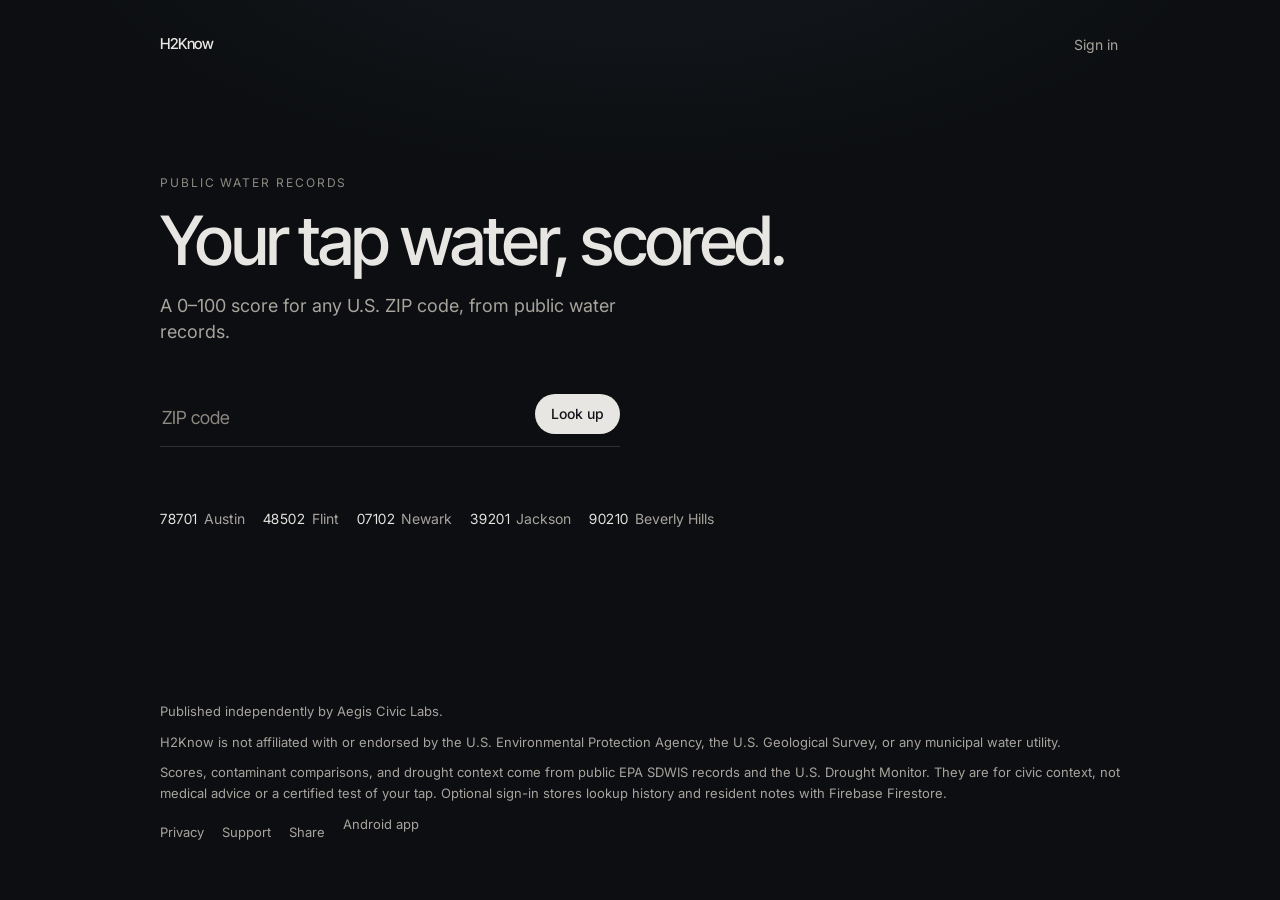
==== preview/index.html @ ba74505c "Add a side-build product UI for H2Know. The new preview lives in its own folder and reuses the exist" ====
<!DOCTYPE html>
<html lang="en">
<head>
<meta charset="UTF-8" />
<meta name="viewport" content="width=device-width, initial-scale=1, viewport-fit=cover" />
<meta name="theme-color" content="#0c0e11" />
<meta name="description" content="H2Know gives any U.S. ZIP code a plain 0–100 tap water score from public EPA records." />
<title>H2Know</title>
<link rel="preconnect" href="https://fonts.googleapis.com" />
<link rel="preconnect" href="https://fonts.gstatic.com" crossorigin />
<link href="https://fonts.googleapis.com/css2?family=Inter+Tight:wght@400;500;600&family=Inter:wght@400;500;600&display=swap" rel="stylesheet" />
<link rel="stylesheet" href="./styles.css" />
</head>
<body>
<div class="shell">
  <header class="top">
    <a class="mark" href="./">H2Know</a>
    <button type="button" id="accountBtn" class="text-btn">Sign in</button>
  </header>

  <main id="main">
    <section class="hero" id="hero">
      <div class="hero-copy">
        <p class="eyebrow">Public water records</p>
        <h1>Your tap water, scored.</h1>
        <p class="lede">A 0–100 score for any U.S. ZIP code, from public water records.</p>
      </div>
      <form id="zipForm" class="zip-form" autocomplete="off">
        <label class="sr" for="zipInput">Five-digit ZIP code</label>
        <input id="zipInput" type="text" inputmode="numeric" maxlength="5" pattern="[0-9]*" placeholder="ZIP code" autocomplete="postal-code" enterkeyhint="search" />
        <button type="submit" id="zipButton">Look up</button>
      </form>
      <p id="formNote" class="form-note" role="status"></p>
      <div id="presets" class="presets"></div>
      <div id="homeExtra"></div>
    </section>
    <div id="report"></div>
  </main>

  <footer class="site-footer">
    <p>Published independently by Aegis Civic Labs.</p>
    <p>H2Know is not affiliated with or endorsed by the U.S. Environmental Protection Agency, the U.S. Geological Survey, or any municipal water utility.</p>
    <p>Scores, contaminant comparisons, and drought context come from public EPA SDWIS records and the U.S. Drought Monitor. They are for civic context, not medical advice or a certified test of your tap. Optional sign-in stores lookup history and resident notes with Firebase Firestore.</p>
    <p class="footer-links">
      <button type="button" data-action="open-privacy">Privacy</button>
      <button type="button" data-action="open-support">Support</button>
      <button type="button" data-action="share-site">Share</button>
      <a href="../release/H2Know-latest.apk" download="H2Know-latest.apk">Android app</a>
    </p>
  </footer>
</div>

<div id="accountDialog" class="backdrop" hidden>
  <div class="dialog" role="dialog" aria-modal="true" aria-labelledby="accountTitle">
    <div class="dialog-head">
      <h2 id="accountTitle">Sign in</h2>
      <button type="button" class="text-btn" data-action="close-dialog" data-dialog="accountDialog">Close</button>
    </div>
    <p>Sign in to keep ZIP lookups and to report a local water issue. History is stored for your account with Firebase Firestore. You can look up any ZIP without an account.</p>
    <div class="dialog-actions">
      <button type="button" class="text-btn" data-action="close-dialog" data-dialog="accountDialog">Continue as guest</button>
      <button type="button" class="primary" data-action="confirm-sign-in">Sign in with Google</button>
    </div>
  </div>
</div>

<div id="privacyDialog" class="backdrop" hidden>
  <div class="dialog" role="dialog" aria-modal="true" aria-labelledby="privacyTitle">
    <div class="dialog-head">
      <h2 id="privacyTitle">Privacy and EPA notice</h2>
      <button type="button" class="text-btn" data-action="close-dialog" data-dialog="privacyDialog">Close</button>
    </div>
    <div class="legal-block">
      <h3>Not a government site</h3>
      <p>H2Know is published independently by Aegis Civic Labs. It does not represent, and is not affiliated with or endorsed by, the U.S. Environmental Protection Agency, the U.S. Geological Survey, or any state or municipal water utility.</p>
      <p>System IDs, violation history, lead and copper samples, and drought status come from public federal sources: the EPA SDWIS database and the U.S. Drought Monitor.</p>
    </div>
    <div class="legal-block">
      <h3>What is stored</h3>
      <p>ZIP lookups work without an account. A ZIP is sent only to public EPA Envirofacts and Zippopotam endpoints to find the local utility.</p>
      <p>If you sign in, saved lookups and resident notes are stored with Firebase Firestore. You can delete any saved lookup or note. H2Know does not run ads and does not sell user data.</p>
    </div>
    <div class="legal-block">
      <h3>Not a lab test</h3>
      <p>Scores and filter notes are for civic context. They are not medical advice and they are not a certified test of the plumbing in your home. For a certified test, use an EPA-accredited drinking water laboratory.</p>
    </div>
    <div class="dialog-actions">
      <button type="button" class="primary" data-action="close-dialog" data-dialog="privacyDialog">Done</button>
    </div>
  </div>
</div>

<div id="supportDialog" class="backdrop" hidden>
  <div class="dialog" role="dialog" aria-modal="true" aria-labelledby="supportTitle">
    <div class="dialog-head">
      <h2 id="supportTitle">Support H2Know</h2>
      <button type="button" class="text-btn" data-action="close-dialog" data-dialog="supportDialog">Close</button>
    </div>
    <p>This opens the Buy Me a Coffee page in a new tab.</p>
    <div class="dialog-actions">
      <button type="button" class="text-btn" data-action="close-dialog" data-dialog="supportDialog">Stay here</button>
      <a class="primary" style="display:inline-flex;align-items:center;text-decoration:none" href="https://buymeacoffee.com/bishopsfolly" target="_blank" rel="noopener noreferrer" data-action="close-dialog" data-dialog="supportDialog">Open page</a>
    </div>
  </div>
</div>

<div id="shareDialog" class="backdrop" hidden>
  <div class="dialog" role="dialog" aria-modal="true" aria-labelledby="shareTitle">
    <div class="dialog-head">
      <h2 id="shareTitle">Share this score</h2>
      <button type="button" class="text-btn" data-action="close-dialog" data-dialog="shareDialog">Close</button>
    </div>
    <p id="shareText" class="share-text"></p>
    <div class="dialog-actions">
      <button type="button" class="text-btn" id="copyShareBtn">Copy</button>
      <button type="button" class="primary" id="nativeShareBtn">Share</button>
    </div>
  </div>
</div>

<div id="issueDialog" class="backdrop" hidden>
  <div class="dialog" role="dialog" aria-modal="true" aria-labelledby="issueTitle">
    <div class="dialog-head">
      <h2 id="issueTitle">Report an issue</h2>
      <button type="button" class="text-btn" data-action="close-dialog" data-dialog="issueDialog">Close</button>
    </div>
    <p id="issueContext"></p>
    <div class="seg" id="issueCategories" role="group" aria-label="Category"></div>
    <label class="sr" for="issueTitleInput">Summary</label>
    <input id="issueTitleInput" class="field" type="text" maxlength="140" placeholder="Short summary" />
    <label class="sr" for="issueDescInput">What you noticed</label>
    <textarea id="issueDescInput" class="area" maxlength="600" placeholder="What you noticed, and when it started"></textarea>
    <div class="seg" id="issueSeverity" role="group" aria-label="Severity"></div>
    <div class="dialog-actions">
      <button type="button" class="text-btn" data-action="close-dialog" data-dialog="issueDialog">Cancel</button>
      <button type="button" class="primary" id="submitIssueBtn">Save note</button>
    </div>
  </div>
</div>

<script src="./data.js"></script>
<script src="./ui.js"></script>
</body>
</html>
---- preview/styles.css ----
/* Side-build product UI. The live app in /index.html is unchanged. */

:root {
  --bg: #0c0e11;
  --bg-raised: #14171c;
  --ink: #e8e6e2;
  --muted: #a8a49d;
  --faint: #8d8982;
  --line: rgba(232, 230, 226, 0.1);
  --line-strong: rgba(232, 230, 226, 0.16);
  --accent: #8eb6c6;
  --good: #9bb5a4;
  --warn: #cbb892;
  --bad: #c9a09a;
  --sans: "Inter", "Helvetica Neue", Helvetica, Arial, sans-serif;
  --display: "Inter Tight", "Inter", "Helvetica Neue", Helvetica, Arial, sans-serif;
  --pad: clamp(20px, 4vw, 48px);
  --column: 960px;
  color-scheme: dark;
}

*,
*::before,
*::after { box-sizing: border-box; }

html, body {
  margin: 0;
  padding: 0;
  background:
    radial-gradient(900px 420px at 50% -12%, rgba(142, 182, 198, 0.07), transparent 70%),
    var(--bg);
  color: var(--ink);
  font-family: var(--sans);
  font-size: 16px;
  line-height: 1.5;
  -webkit-font-smoothing: antialiased;
}

body {
  min-height: 100vh;
  min-height: 100dvh;
}

button, input, textarea { font: inherit; color: inherit; }

button {
  cursor: pointer;
  background: none;
  border: 0;
  padding: 0;
}

a { color: var(--muted); }

:focus-visible {
  outline: 2px solid var(--accent);
  outline-offset: 3px;
}

.sr {
  position: absolute;
  width: 1px;
  height: 1px;
  padding: 0;
  margin: -1px;
  overflow: hidden;
  clip: rect(0, 0, 0, 0);
  white-space: nowrap;
  border: 0;
}

.shell {
  min-height: 100vh;
  min-height: 100dvh;
  display: flex;
  flex-direction: column;
}

.top {
  display: flex;
  align-items: center;
  justify-content: space-between;
  gap: 16px;
  width: min(var(--column), calc(100% - var(--pad) * 2));
  margin: 0 auto;
  padding: 22px 0 18px;
}

.mark {
  font-family: var(--display);
  font-weight: 500;
  font-size: 15px;
  letter-spacing: -0.03em;
  color: var(--ink);
  text-decoration: none;
}

.text-btn {
  color: var(--muted);
  font-size: 14px;
  padding: 8px 2px;
  min-height: 44px;
}

.text-btn:hover { color: var(--ink); }

main {
  width: min(var(--column), calc(100% - var(--pad) * 2));
  margin: 0 auto;
  flex: 1;
}

.hero {
  padding: clamp(48px, 10vh, 112px) 0 28px;
}

.eyebrow {
  margin: 0 0 14px;
  color: var(--faint);
  font-size: 12px;
  letter-spacing: 0.16em;
  text-transform: uppercase;
}

.hero h1 {
  margin: 0;
  font-family: var(--display);
  font-weight: 500;
  font-size: clamp(40px, 6vw, 68px);
  letter-spacing: -0.04em;
  line-height: 1.02;
}

.lede {
  margin: 18px 0 0;
  max-width: 28em;
  color: var(--muted);
  font-size: 18px;
  line-height: 1.45;
}

.zip-form {
  display: flex;
  align-items: center;
  gap: 12px;
  margin-top: 36px;
  max-width: 460px;
  border-bottom: 1px solid var(--line-strong);
}

.zip-form input {
  flex: 1;
  min-width: 0;
  height: 64px;
  border: 0;
  background: transparent;
  font-family: var(--display);
  font-size: 28px;
  letter-spacing: 0.12em;
  caret-color: var(--accent);
}

.zip-form input::placeholder {
  color: var(--faint);
  letter-spacing: 0;
  font-size: 18px;
}

.zip-form input:focus { outline: none; }

.zip-form:focus-within { border-bottom-color: var(--accent); }

.zip-form button {
  flex-shrink: 0;
  min-height: 40px;
  padding: 0 16px;
  border-radius: 999px;
  background: var(--ink);
  color: #121418;
  font-size: 14px;
  font-weight: 500;
}

.zip-form button:disabled { opacity: 0.55; cursor: default; }

.form-note {
  min-height: 1.4em;
  margin: 12px 0 0;
  color: var(--bad);
  font-size: 14px;
}

.form-note.is-quiet { color: var(--muted); }

.presets {
  display: flex;
  flex-wrap: wrap;
  gap: 8px 18px;
  margin-top: 22px;
}

.presets button,
.linkish {
  color: var(--muted);
  font-size: 14px;
  min-height: 36px;
  text-align: left;
}

.presets button:hover,
.linkish:hover { color: var(--ink); }

.preset-zip {
  font-family: var(--display);
  letter-spacing: 0.04em;
  margin-right: 6px;
  color: var(--ink);
}

body.has-report .hero {
  padding: 8px 0 4px;
}

body.has-report .hero-copy,
body.has-report .presets,
body.has-report #homeExtra { display: none; }

body.has-report .zip-form {
  margin-top: 0;
  max-width: none;
}

body.has-report .top {
  border-bottom: 1px solid var(--line);
}

.report { padding: 28px 0 12px; }

.score-block {
  display: grid;
  gap: 6px 40px;
  padding-bottom: 8px;
}

.score-row {
  display: flex;
  align-items: flex-end;
  gap: 8px;
}

.score {
  margin: 0;
  font-family: var(--display);
  font-weight: 500;
  font-size: clamp(96px, 16vw, 148px);
  letter-spacing: -0.055em;
  line-height: 0.82;
}

.score-denom {
  padding-bottom: 14px;
  color: var(--faint);
  font-family: var(--display);
  font-size: 16px;
  letter-spacing: 0.04em;
}

.place-line {
  margin: 14px 0 0;
  color: var(--muted);
  font-size: 14px;
  letter-spacing: 0.04em;
}

.verdict {
  margin: 0;
  max-width: 22em;
  font-size: clamp(18px, 2vw, 22px);
  line-height: 1.35;
  letter-spacing: -0.015em;
}

.meta-line {
  margin: 10px 0 0;
  color: var(--muted);
  font-size: 14px;
}

.score-actions {
  display: flex;
  flex-wrap: wrap;
  gap: 8px 18px;
  margin-top: 16px;
}

.note {
  margin: 14px 0 0;
  color: var(--muted);
  font-size: 14px;
}

.stack {
  display: grid;
  gap: 14px;
  margin-top: 36px;
}

.pair {
  display: grid;
  gap: 14px;
}

.card {
  background: rgba(255, 255, 255, 0.02);
  border: 1px solid var(--line);
  border-radius: 18px;
  padding: 22px 22px 18px;
}

.card h2 {
  margin: 0 0 6px;
  font-family: var(--display);
  font-size: 13px;
  font-weight: 500;
  letter-spacing: 0.14em;
  text-transform: uppercase;
  color: var(--muted);
}

.card-lead {
  margin: 0 0 8px;
  color: var(--faint);
  font-size: 14px;
}

.reading {
  padding: 16px 0 4px;
  border-top: 1px solid var(--line);
}

.reading:first-of-type { border-top: 0; padding-top: 4px; }

.reading-hit {
  display: grid;
  grid-template-columns: minmax(0, 1fr) auto;
  gap: 2px 16px;
  width: 100%;
  text-align: left;
}

.reading .name {
  font-size: 16px;
  letter-spacing: -0.01em;
  overflow-wrap: break-word;
}

.reading .cat,
.reading .goal {
  color: var(--muted);
  font-size: 13px;
}

.reading .value {
  font-family: var(--display);
  font-size: 20px;
  letter-spacing: -0.03em;
  text-align: right;
}

.reading .goal { text-align: right; }

.reading .flag {
  grid-column: 1 / -1;
  margin-top: 4px;
  font-size: 13px;
  letter-spacing: 0;
}

.flag-good { color: var(--good); }
.flag-warn { color: var(--warn); }
.flag-bad { color: var(--bad); }

.track {
  grid-column: 1 / -1;
  position: relative;
  display: block;
  height: 2px;
  margin-top: 10px;
  background: rgba(232, 230, 226, 0.1);
}

.track .fill {
  display: block;
  height: 2px;
  background: var(--accent);
}

.track .fill.is-warn { background: var(--warn); }
.track .fill.is-bad { background: var(--bad); }

.goal-mark {
  position: absolute;
  top: -4px;
  width: 1px;
  height: 10px;
  background: var(--warn);
}

.utility-name {
  margin: 8px 0 4px;
  font-family: var(--display);
  font-weight: 500;
  font-size: 28px;
  letter-spacing: -0.03em;
  line-height: 1.15;
  overflow-wrap: break-word;
}

.utility-sub,
.prose {
  margin: 0;
  color: var(--muted);
  font-size: 15px;
  line-height: 1.5;
}

.facts {
  display: grid;
  gap: 8px;
  margin: 16px 0 0;
  padding: 0;
  list-style: none;
}

.facts li {
  display: flex;
  justify-content: space-between;
  gap: 16px;
  padding-top: 8px;
  border-top: 1px solid var(--line);
  font-size: 14px;
}

.facts li span:first-child { color: var(--muted); }
.facts li span:last-child { text-align: right; }

.filter-line {
  margin: 12px 0 0;
  font-size: 20px;
  line-height: 1.35;
  letter-spacing: -0.02em;
}

.spark {
  display: block;
  width: 100%;
  height: 84px;
  margin-top: 8px;
  color: var(--accent);
}

.trend-line {
  margin: 8px 0 0;
  font-size: 18px;
  letter-spacing: -0.015em;
}

details.fold {
  margin-top: 14px;
  border-top: 1px solid var(--line);
}

.card > details.fold:first-child,
details.card {
  margin-top: 0;
  border-top: 0;
}

summary {
  cursor: pointer;
  list-style: none;
  color: var(--accent);
  font-size: 14px;
  padding: 14px 0 4px;
  min-height: 44px;
  display: flex;
  align-items: center;
  justify-content: space-between;
  gap: 12px;
}

summary::-webkit-details-marker { display: none; }

summary::after {
  content: "+";
  color: var(--faint);
  font-family: var(--display);
  font-size: 18px;
  line-height: 1;
}

details[open] > summary::after { content: "–"; }

.fold-body { padding: 6px 0 8px; }

.seg {
  display: flex;
  flex-wrap: wrap;
  gap: 6px;
  margin: 8px 0 14px;
}

.seg button {
  min-height: 36px;
  padding: 0 12px;
  border-radius: 999px;
  border: 1px solid transparent;
  color: var(--muted);
  font-size: 13px;
}

.seg button[aria-pressed="true"] {
  color: var(--ink);
  border-color: var(--line-strong);
  background: rgba(255, 255, 255, 0.03);
}

.chart-wrap {
  border: 1px solid var(--line);
  border-radius: 12px;
  padding: 12px 12px 4px;
}

.chart {
  width: 100%;
  height: 180px;
  color: var(--accent);
}

.axis {
  display: grid;
  gap: 2px;
  margin-top: 4px;
}

.axis button {
  color: var(--faint);
  font-size: 12px;
  min-height: 36px;
  font-family: var(--display);
}

.axis button[aria-pressed="true"] { color: var(--ink); }

.readout {
  display: grid;
  grid-template-columns: repeat(3, minmax(0, 1fr));
  gap: 8px;
  margin-top: 12px;
}

.readout div {
  border-top: 1px solid var(--line);
  padding-top: 8px;
}

.readout .k {
  display: block;
  color: var(--faint);
  font-size: 11px;
  letter-spacing: 0.08em;
  text-transform: uppercase;
}

.readout .v {
  display: block;
  margin-top: 4px;
  font-family: var(--display);
  font-size: 16px;
}

.more {
  margin-top: 12px;
  color: var(--muted);
  font-size: 14px;
  line-height: 1.5;
}

.steps, .log, .saved, .providers {
  list-style: none;
  margin: 8px 0 0;
  padding: 0;
}

.providers {
  max-height: 280px;
  overflow: auto;
}

.steps li, .log li, .saved li, .providers li {
  padding: 12px 0;
  border-top: 1px solid var(--line);
}

.steps .n {
  color: var(--faint);
  font-family: var(--display);
  font-size: 12px;
  letter-spacing: 0.08em;
}

.steps h3, .log h3 {
  margin: 2px 0;
  font-size: 15px;
  font-weight: 500;
}

.drought {
  display: grid;
  grid-template-columns: repeat(6, minmax(0, 1fr));
  gap: 6px;
  margin: 12px 0;
}

.drought span {
  text-align: center;
  font-size: 11px;
  letter-spacing: 0.06em;
  color: var(--faint);
  border-top: 1px solid var(--line);
  padding-top: 6px;
}

.drought span.is-on {
  color: var(--ink);
  border-top-color: var(--accent);
}

.log-top, .row-between {
  display: flex;
  justify-content: space-between;
  align-items: baseline;
  gap: 12px;
}

.v-status { font-size: 13px; }
.v-open { color: var(--bad); }
.v-addressed { color: var(--warn); }
.v-resolved { color: var(--muted); }

.inline-actions {
  display: flex;
  flex-wrap: wrap;
  gap: 8px 14px;
  margin-top: 8px;
}

.expand {
  grid-column: 1 / -1;
  margin-top: 8px;
  color: var(--muted);
  font-size: 14px;
  line-height: 1.5;
}

.reading-btn {
  display: contents;
  text-align: left;
}

.site-footer {
  width: min(var(--column), calc(100% - var(--pad) * 2));
  margin: 0 auto;
  padding: 72px 0 40px;
  color: var(--muted);
  font-size: 13px;
  line-height: 1.6;
}

.site-footer p { margin: 0 0 10px; }

.footer-links {
  display: flex;
  flex-wrap: wrap;
  gap: 8px 18px;
  margin-top: 16px;
}

.footer-links button,
.footer-links a {
  color: var(--muted);
  font-size: 13px;
  min-height: 36px;
  text-decoration: none;
}

.footer-links button:hover,
.footer-links a:hover { color: var(--ink); }

.backdrop {
  position: fixed;
  inset: 0;
  z-index: 30;
  display: flex;
  align-items: flex-end;
  justify-content: center;
  padding: 12px;
  background: rgba(6, 7, 9, 0.72);
}

.backdrop[hidden] { display: none; }

.dialog {
  width: min(520px, 100%);
  max-height: min(86dvh, 720px);
  overflow: auto;
  background: var(--bg-raised);
  border: 1px solid var(--line-strong);
  border-radius: 18px;
  padding: 22px 22px 18px;
}

.dialog h2 {
  margin: 0 0 8px;
  font-family: var(--display);
  font-weight: 500;
  font-size: 22px;
  letter-spacing: -0.03em;
}

.dialog p { margin: 0 0 12px; color: var(--muted); font-size: 14px; line-height: 1.5; }

.dialog-head {
  display: flex;
  justify-content: space-between;
  align-items: flex-start;
  gap: 12px;
}

.field, .area {
  width: 100%;
  margin: 0 0 12px;
  padding: 12px 12px;
  border-radius: 12px;
  border: 1px solid var(--line-strong);
  background: transparent;
  font-size: 16px;
}

.area { min-height: 96px; resize: vertical; }

.dialog-actions {
  display: flex;
  justify-content: flex-end;
  gap: 12px;
  margin-top: 8px;
}

.primary {
  min-height: 40px;
  padding: 0 16px;
  border-radius: 999px;
  background: var(--ink);
  color: #121418;
  font-size: 14px;
  font-weight: 500;
}

.legal-block {
  margin-bottom: 14px;
  padding-top: 12px;
  border-top: 1px solid var(--line);
}

.legal-block h3 {
  margin: 0 0 6px;
  font-size: 14px;
  font-weight: 500;
}

.share-text {
  white-space: pre-wrap;
  color: var(--ink);
  font-size: 14px;
  line-height: 1.5;
}

@media (min-width: 720px) {
  .backdrop { align-items: center; }

  .score-block {
    grid-template-columns: auto minmax(0, 1fr);
    align-items: end;
    padding-bottom: 18px;
  }

  .score-copy { padding-bottom: 16px; }

  .pair { grid-template-columns: 1fr 1fr; align-items: start; }
}

@media (max-width: 560px) {
  .zip-form { max-width: none; }
  .zip-form input { font-size: 24px; letter-spacing: 0.08em; }
  .utility-name { font-size: 24px; }
  .readout { grid-template-columns: 1fr; }
  .card { padding: 18px 16px 14px; border-radius: 16px; }
  .facts li { flex-direction: column; gap: 2px; }
  .facts li span:last-child { text-align: left; }
}

@media (prefers-reduced-motion: no-preference) {
  .report {
    animation: rise 420ms ease;
  }

  @keyframes rise {
    from { opacity: 0; transform: translateY(8px); }
    to { opacity: 1; transform: none; }
  }
}
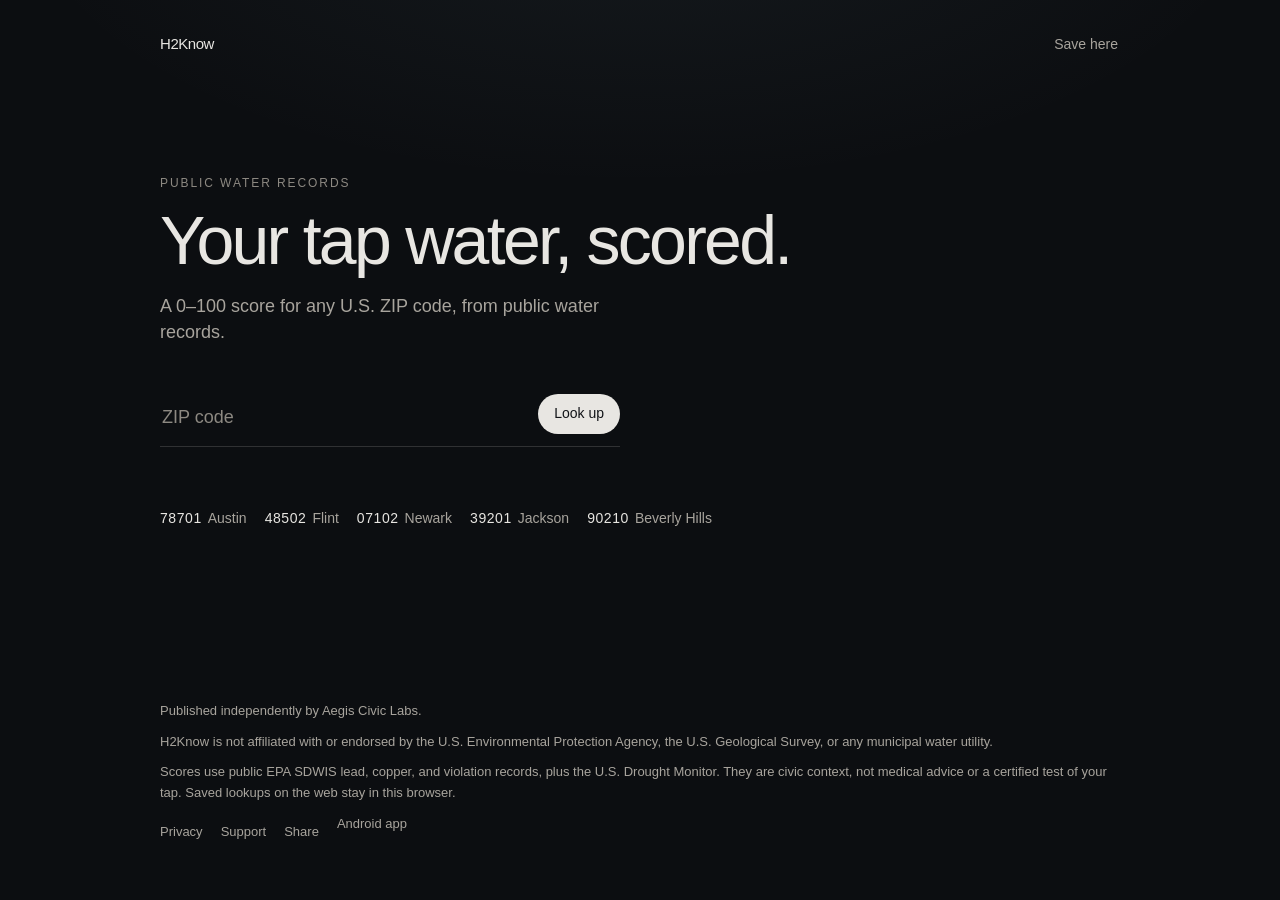
==== commit 757f9b8f: "Make the calm score-first redesign the real web and Android app. Score only real lead, copper, and v" ====
--- a/preview/index.html
+++ b/preview/index.html
@@ -2,143 +2,11 @@
 <html lang="en">
 <head>
 <meta charset="UTF-8" />
-<meta name="viewport" content="width=device-width, initial-scale=1, viewport-fit=cover" />
-<meta name="theme-color" content="#0c0e11" />
-<meta name="description" content="H2Know gives any U.S. ZIP code a plain 0–100 tap water score from public EPA records." />
+<meta http-equiv="refresh" content="0; url=../index.html" />
+<link rel="canonical" href="../index.html" />
 <title>H2Know</title>
-<link rel="preconnect" href="https://fonts.googleapis.com" />
-<link rel="preconnect" href="https://fonts.gstatic.com" crossorigin />
-<link href="https://fonts.googleapis.com/css2?family=Inter+Tight:wght@400;500;600&family=Inter:wght@400;500;600&display=swap" rel="stylesheet" />
-<link rel="stylesheet" href="./styles.css" />
 </head>
 <body>
-<div class="shell">
-  <header class="top">
-    <a class="mark" href="./">H2Know</a>
-    <button type="button" id="accountBtn" class="text-btn">Sign in</button>
-  </header>
-
-  <main id="main">
-    <section class="hero" id="hero">
-      <div class="hero-copy">
-        <p class="eyebrow">Public water records</p>
-        <h1>Your tap water, scored.</h1>
-        <p class="lede">A 0–100 score for any U.S. ZIP code, from public water records.</p>
-      </div>
-      <form id="zipForm" class="zip-form" autocomplete="off">
-        <label class="sr" for="zipInput">Five-digit ZIP code</label>
-        <input id="zipInput" type="text" inputmode="numeric" maxlength="5" pattern="[0-9]*" placeholder="ZIP code" autocomplete="postal-code" enterkeyhint="search" />
-        <button type="submit" id="zipButton">Look up</button>
-      </form>
-      <p id="formNote" class="form-note" role="status"></p>
-      <div id="presets" class="presets"></div>
-      <div id="homeExtra"></div>
-    </section>
-    <div id="report"></div>
-  </main>
-
-  <footer class="site-footer">
-    <p>Published independently by Aegis Civic Labs.</p>
-    <p>H2Know is not affiliated with or endorsed by the U.S. Environmental Protection Agency, the U.S. Geological Survey, or any municipal water utility.</p>
-    <p>Scores, contaminant comparisons, and drought context come from public EPA SDWIS records and the U.S. Drought Monitor. They are for civic context, not medical advice or a certified test of your tap. Optional sign-in stores lookup history and resident notes with Firebase Firestore.</p>
-    <p class="footer-links">
-      <button type="button" data-action="open-privacy">Privacy</button>
-      <button type="button" data-action="open-support">Support</button>
-      <button type="button" data-action="share-site">Share</button>
-      <a href="../release/H2Know-latest.apk" download="H2Know-latest.apk">Android app</a>
-    </p>
-  </footer>
-</div>
-
-<div id="accountDialog" class="backdrop" hidden>
-  <div class="dialog" role="dialog" aria-modal="true" aria-labelledby="accountTitle">
-    <div class="dialog-head">
-      <h2 id="accountTitle">Sign in</h2>
-      <button type="button" class="text-btn" data-action="close-dialog" data-dialog="accountDialog">Close</button>
-    </div>
-    <p>Sign in to keep ZIP lookups and to report a local water issue. History is stored for your account with Firebase Firestore. You can look up any ZIP without an account.</p>
-    <div class="dialog-actions">
-      <button type="button" class="text-btn" data-action="close-dialog" data-dialog="accountDialog">Continue as guest</button>
-      <button type="button" class="primary" data-action="confirm-sign-in">Sign in with Google</button>
-    </div>
-  </div>
-</div>
-
-<div id="privacyDialog" class="backdrop" hidden>
-  <div class="dialog" role="dialog" aria-modal="true" aria-labelledby="privacyTitle">
-    <div class="dialog-head">
-      <h2 id="privacyTitle">Privacy and EPA notice</h2>
-      <button type="button" class="text-btn" data-action="close-dialog" data-dialog="privacyDialog">Close</button>
-    </div>
-    <div class="legal-block">
-      <h3>Not a government site</h3>
-      <p>H2Know is published independently by Aegis Civic Labs. It does not represent, and is not affiliated with or endorsed by, the U.S. Environmental Protection Agency, the U.S. Geological Survey, or any state or municipal water utility.</p>
-      <p>System IDs, violation history, lead and copper samples, and drought status come from public federal sources: the EPA SDWIS database and the U.S. Drought Monitor.</p>
-    </div>
-    <div class="legal-block">
-      <h3>What is stored</h3>
-      <p>ZIP lookups work without an account. A ZIP is sent only to public EPA Envirofacts and Zippopotam endpoints to find the local utility.</p>
-      <p>If you sign in, saved lookups and resident notes are stored with Firebase Firestore. You can delete any saved lookup or note. H2Know does not run ads and does not sell user data.</p>
-    </div>
-    <div class="legal-block">
-      <h3>Not a lab test</h3>
-      <p>Scores and filter notes are for civic context. They are not medical advice and they are not a certified test of the plumbing in your home. For a certified test, use an EPA-accredited drinking water laboratory.</p>
-    </div>
-    <div class="dialog-actions">
-      <button type="button" class="primary" data-action="close-dialog" data-dialog="privacyDialog">Done</button>
-    </div>
-  </div>
-</div>
-
-<div id="supportDialog" class="backdrop" hidden>
-  <div class="dialog" role="dialog" aria-modal="true" aria-labelledby="supportTitle">
-    <div class="dialog-head">
-      <h2 id="supportTitle">Support H2Know</h2>
-      <button type="button" class="text-btn" data-action="close-dialog" data-dialog="supportDialog">Close</button>
-    </div>
-    <p>This opens the Buy Me a Coffee page in a new tab.</p>
-    <div class="dialog-actions">
-      <button type="button" class="text-btn" data-action="close-dialog" data-dialog="supportDialog">Stay here</button>
-      <a class="primary" style="display:inline-flex;align-items:center;text-decoration:none" href="https://buymeacoffee.com/bishopsfolly" target="_blank" rel="noopener noreferrer" data-action="close-dialog" data-dialog="supportDialog">Open page</a>
-    </div>
-  </div>
-</div>
-
-<div id="shareDialog" class="backdrop" hidden>
-  <div class="dialog" role="dialog" aria-modal="true" aria-labelledby="shareTitle">
-    <div class="dialog-head">
-      <h2 id="shareTitle">Share this score</h2>
-      <button type="button" class="text-btn" data-action="close-dialog" data-dialog="shareDialog">Close</button>
-    </div>
-    <p id="shareText" class="share-text"></p>
-    <div class="dialog-actions">
-      <button type="button" class="text-btn" id="copyShareBtn">Copy</button>
-      <button type="button" class="primary" id="nativeShareBtn">Share</button>
-    </div>
-  </div>
-</div>
-
-<div id="issueDialog" class="backdrop" hidden>
-  <div class="dialog" role="dialog" aria-modal="true" aria-labelledby="issueTitle">
-    <div class="dialog-head">
-      <h2 id="issueTitle">Report an issue</h2>
-      <button type="button" class="text-btn" data-action="close-dialog" data-dialog="issueDialog">Close</button>
-    </div>
-    <p id="issueContext"></p>
-    <div class="seg" id="issueCategories" role="group" aria-label="Category"></div>
-    <label class="sr" for="issueTitleInput">Summary</label>
-    <input id="issueTitleInput" class="field" type="text" maxlength="140" placeholder="Short summary" />
-    <label class="sr" for="issueDescInput">What you noticed</label>
-    <textarea id="issueDescInput" class="area" maxlength="600" placeholder="What you noticed, and when it started"></textarea>
-    <div class="seg" id="issueSeverity" role="group" aria-label="Severity"></div>
-    <div class="dialog-actions">
-      <button type="button" class="text-btn" data-action="close-dialog" data-dialog="issueDialog">Cancel</button>
-      <button type="button" class="primary" id="submitIssueBtn">Save note</button>
-    </div>
-  </div>
-</div>
-
-<script src="./data.js"></script>
-<script src="./ui.js"></script>
+<p><a href="../index.html">Open H2Know</a></p>
 </body>
 </html>
